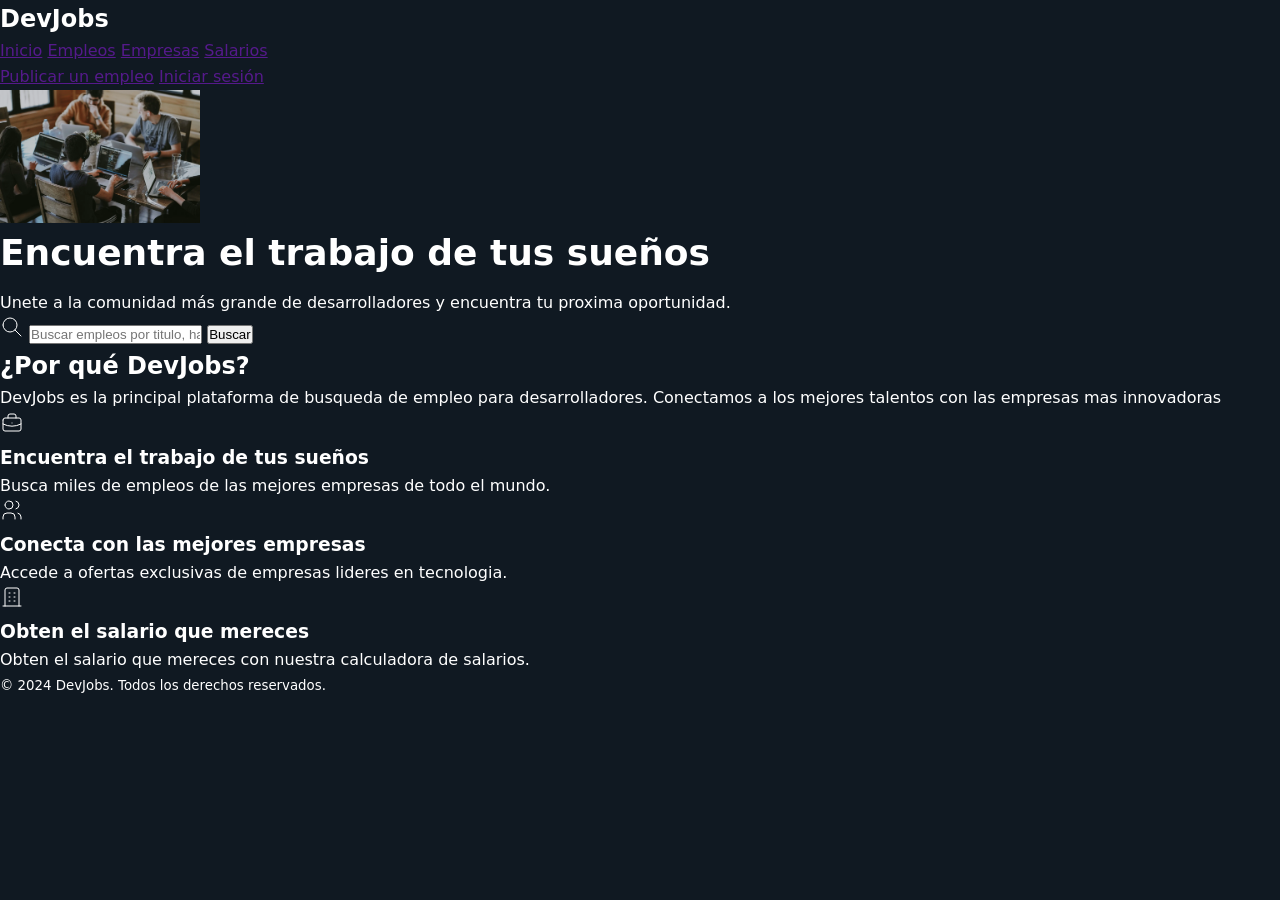
==== 00-html-css/index.html @ f16dbca4 "Primer commit" ====
<!doctype html>
<html lang="es">
    <head>
        <title>DevJobs - Inicio</title>
        <meta charset="UTF-8" />
        <meta
            name="description"
            content="Encuentra las mejores ofertas de trabajo para desarrolladores en DevJobs"
        />
        <link rel="stylesheet" href="./styles.css" />
    </head>

    <body>
        <header>
            <h2>DevJobs</h2>

            <nav>
                <a href="">Inicio</a>
                <a href="">Empleos</a>
                <a href="">Empresas</a>
                <a href="">Salarios</a>
            </nav>

            <div>
                <a href="">Publicar un empleo</a>
                <a href="">Iniciar sesión</a>
            </div>
        </header>

        <main>
            <section>
                <img src="./background.webp" width="200" />

                <h1>Encuentra el trabajo de tus sueños</h1>

                <p>
                    Unete a la comunidad más grande de desarrolladores y
                    encuentra tu proxima oportunidad.
                </p>

                <form role="search">
                    <svg
                        xmlns="http://www.w3.org/2000/svg"
                        width="24"
                        height="24"
                        viewBox="0 0 24 24"
                        fill="none"
                        stroke="currentColor"
                        stroke-width="1"
                        stroke-linecap="round"
                        stroke-linejoin="round"
                        class="icon icon-tabler icons-tabler-outline icon-tabler-search"
                    >
                        <path stroke="none" d="M0 0h24v24H0z" fill="none" />
                        <path d="M3 10a7 7 0 1 0 14 0a7 7 0 1 0 -14 0" />
                        <path d="M21 21l-6 -6" />
                    </svg>
                    <input
                        type="text"
                        placeholder="Buscar empleos por titulo, habilidad o empresa"
                    />

                    <button type="submit">Buscar</button>
                </form>
            </section>

            <section>
                <header>
                    <h2>¿Por qué DevJobs?</h2>
                    <p>
                        DevJobs es la principal plataforma de busqueda de empleo
                        para desarrolladores. Conectamos a los mejores talentos
                        con las empresas mas innovadoras
                    </p>
                </header>
                <footer>
                    <article>
                        <svg
                            xmlns="http://www.w3.org/2000/svg"
                            width="24"
                            height="24"
                            viewBox="0 0 24 24"
                            fill="none"
                            stroke="currentColor"
                            stroke-width="1"
                            stroke-linecap="round"
                            stroke-linejoin="round"
                            class="icon icon-tabler icons-tabler-outline icon-tabler-briefcase"
                        >
                            <path stroke="none" d="M0 0h24v24H0z" fill="none" />
                            <path
                                d="M3 9a2 2 0 0 1 2 -2h14a2 2 0 0 1 2 2v9a2 2 0 0 1 -2 2h-14a2 2 0 0 1 -2 -2l0 -9"
                            />
                            <path
                                d="M8 7v-2a2 2 0 0 1 2 -2h4a2 2 0 0 1 2 2v2"
                            />
                            <path d="M12 12l0 .01" />
                            <path d="M3 13a20 20 0 0 0 18 0" />
                        </svg>
                        <h3>Encuentra el trabajo de tus sueños</h3>
                        <p>
                            Busca miles de empleos de las mejores empresas de
                            todo el mundo.
                        </p>
                    </article>
                    <article>
                        <svg
                            xmlns="http://www.w3.org/2000/svg"
                            width="24"
                            height="24"
                            viewBox="0 0 24 24"
                            fill="none"
                            stroke="currentColor"
                            stroke-width="1"
                            stroke-linecap="round"
                            stroke-linejoin="round"
                            class="icon icon-tabler icons-tabler-outline icon-tabler-users"
                        >
                            <path stroke="none" d="M0 0h24v24H0z" fill="none" />
                            <path d="M5 7a4 4 0 1 0 8 0a4 4 0 1 0 -8 0" />
                            <path
                                d="M3 21v-2a4 4 0 0 1 4 -4h4a4 4 0 0 1 4 4v2"
                            />
                            <path d="M16 3.13a4 4 0 0 1 0 7.75" />
                            <path d="M21 21v-2a4 4 0 0 0 -3 -3.85" />
                        </svg>
                        <h3>Conecta con las mejores empresas</h3>
                        <p>
                            Accede a ofertas exclusivas de empresas lideres en
                            tecnologia.
                        </p>
                    </article>
                    <article>
                        <svg
                            xmlns="http://www.w3.org/2000/svg"
                            width="24"
                            height="24"
                            viewBox="0 0 24 24"
                            fill="none"
                            stroke="currentColor"
                            stroke-width="1"
                            stroke-linecap="round"
                            stroke-linejoin="round"
                            class="icon icon-tabler icons-tabler-outline icon-tabler-building"
                        >
                            <path stroke="none" d="M0 0h24v24H0z" fill="none" />
                            <path d="M3 21l18 0" />
                            <path d="M9 8l1 0" />
                            <path d="M9 12l1 0" />
                            <path d="M9 16l1 0" />
                            <path d="M14 8l1 0" />
                            <path d="M14 12l1 0" />
                            <path d="M14 16l1 0" />
                            <path
                                d="M5 21v-16a2 2 0 0 1 2 -2h10a2 2 0 0 1 2 2v16"
                            />
                        </svg>
                        <h3>Obten el salario que mereces</h3>
                        <p>
                            Obten el salario que mereces con nuestra calculadora
                            de salarios.
                        </p>
                    </article>
                </footer>
            </section>
        </main>
        <footer>
            <small>&copy; 2024 DevJobs. Todos los derechos reservados.</small>
        </footer>
    </body>
</html>
---- 00-html-css/styles.css ----
* {
    margin: 0;
    padding: 0;
    box-sizing: border-box;
}

:root {
    --primary: #1173d4;
    --primary-dark: #0a3d66;
    --primary-hover: #0d5ba8;
    --primary-light: #09f;
    --background: #101922;
    --text-primary: #ffffff;
    --text-secondary: #cbd5e1;
    --text-muted: #94a3b8;
    --border: rgba(255, 255, 255, 0.1);
    --card-bg: #1e293b;
    --shadow: rgba(0, 0, 0, 0.3);
    --input-bg: #1e293b;
    --hsla-example: hsla(210, 100%, 56%, 1);
}

@font-face {
    font-family: "Inter Variable";
    font-style: normal;
    font-display: swap;
    font-weight: 100 900;
    src: url(https://cdn.jsdelivr.net/fontsource/fonts/inter:vf@latest/latin-wght-normal.woff2)
        format("woff2-variations");
    unicode-range:
        U+0000-00FF, U+0131, U+0152-0153, U+02BB-02BC, U+02C6, U+02DA, U+02DC,
        U+0304, U+0308, U+0329, U+2000-206F, U+20AC, U+2122, U+2191, U+2193,
        U+2212, U+2215, U+FEFF, U+FFFD;
}

body {
    font-family: system-ui;
    background-color: var(--background);
    color: var(--text-primary);
    min-height: 100vh;
    display: flex;
    flex-direction: column;
    line-height: 1.6;
}

h1 {
    font-size: 2.25rem;
    font-weight: 900;
    margin-bottom: 1rem;
    line-height: 1.2;
    text-wrap: balance;
}
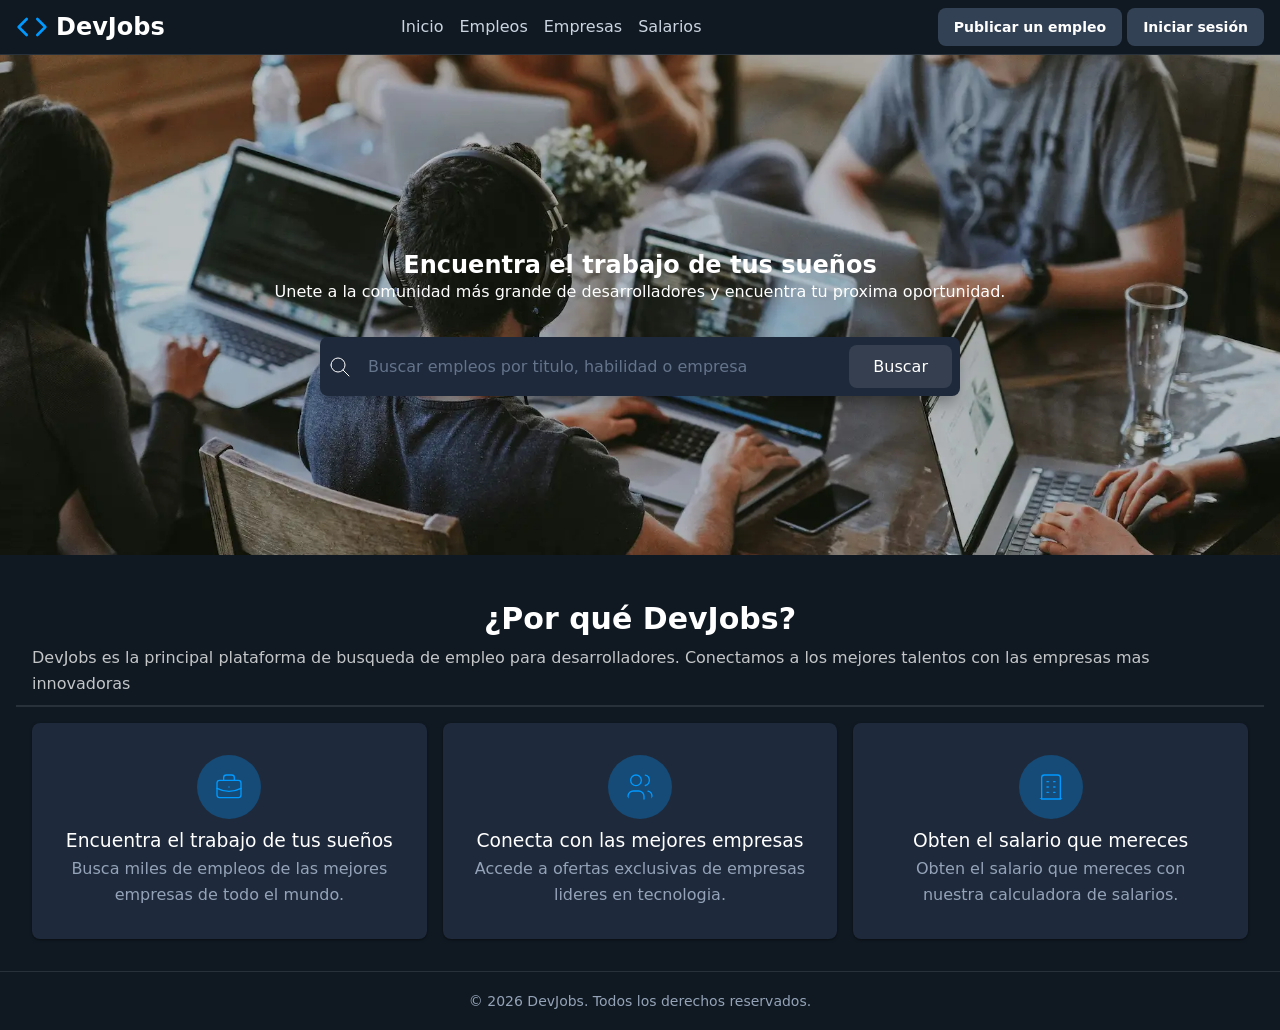
==== commit 1918c6a9: "finalizado css y html de la pagina de inicio y empleos" ====
--- a/00-html-css/index.html
+++ b/00-html-css/index.html
@@ -12,11 +12,25 @@
 
     <body>
         <header>
-            <h2>DevJobs</h2>
+            <h1>
+                <svg
+                    fill="none"
+                    stroke="currentColor"
+                    stroke-linecap="round"
+                    stroke-linejoin="round"
+                    stroke-width="2"
+                    viewBox="0 0 24 24"
+                    xmlns="http://www.w3.org/2000/svg"
+                >
+                    <polyline points="16 18 22 12 16 6"></polyline>
+                    <polyline points="8 6 2 12 8 18"></polyline>
+                </svg>
+                DevJobs
+            </h1>
 
             <nav>
-                <a href="">Inicio</a>
-                <a href="">Empleos</a>
+                <a href="index.html">Inicio</a>
+                <a href="empleos.html">Empleos</a>
                 <a href="">Empresas</a>
                 <a href="">Salarios</a>
             </nav>
@@ -39,28 +53,30 @@
                 </p>
 
                 <form role="search">
-                    <svg
-                        xmlns="http://www.w3.org/2000/svg"
-                        width="24"
-                        height="24"
-                        viewBox="0 0 24 24"
-                        fill="none"
-                        stroke="currentColor"
-                        stroke-width="1"
-                        stroke-linecap="round"
-                        stroke-linejoin="round"
-                        class="icon icon-tabler icons-tabler-outline icon-tabler-search"
-                    >
-                        <path stroke="none" d="M0 0h24v24H0z" fill="none" />
-                        <path d="M3 10a7 7 0 1 0 14 0a7 7 0 1 0 -14 0" />
-                        <path d="M21 21l-6 -6" />
-                    </svg>
-                    <input
-                        type="text"
-                        placeholder="Buscar empleos por titulo, habilidad o empresa"
-                    />
+                    <div>
+                        <svg
+                            xmlns="http://www.w3.org/2000/svg"
+                            width="24"
+                            height="24"
+                            viewBox="0 0 24 24"
+                            fill="none"
+                            stroke="currentColor"
+                            stroke-width="1"
+                            stroke-linecap="round"
+                            stroke-linejoin="round"
+                            class="icon icon-tabler icons-tabler-outline icon-tabler-search"
+                        >
+                            <path stroke="none" d="M0 0h24v24H0z" fill="none" />
+                            <path d="M3 10a7 7 0 1 0 14 0a7 7 0 1 0 -14 0" />
+                            <path d="M21 21l-6 -6" />
+                        </svg>
+                        <input
+                            type="text"
+                            placeholder="Buscar empleos por titulo, habilidad o empresa"
+                        />
 
-                    <button type="submit">Buscar</button>
+                        <button type="submit">Buscar</button>
+                    </div>
                 </form>
             </section>
 
@@ -165,7 +181,7 @@
             </section>
         </main>
         <footer>
-            <small>&copy; 2024 DevJobs. Todos los derechos reservados.</small>
+            <small>&copy; 2026 DevJobs. Todos los derechos reservados.</small>
         </footer>
     </body>
 </html>
--- a/00-html-css/styles.css
+++ b/00-html-css/styles.css
@@ -44,9 +44,351 @@
 }
 
 h1 {
-    font-size: 2.25rem;
-    font-weight: 900;
-    margin-bottom: 1rem;
+    font-size: 1.5rem;
     line-height: 1.2;
     text-wrap: balance;
-}
+    display: flex;
+    align-items: center;
+    gap: 0.5rem;
+
+    svg {
+        width: 2rem;
+        height: 2rem;
+        color: var(--primary-light);
+    }
+}
+
+h1 + p {
+    text-wrap: balance;
+    margin-bottom: 2rem;
+}
+
+header {
+    border-bottom: 1px solid var(--border);
+    background-color: var(--background);
+    padding: 0.5rem 1rem;
+    display: flex;
+    align-items: center;
+    justify-content: space-between;
+    gap: 2rem;
+
+    h2 {
+        font-size: 1.25rem;
+        font-weight: 700;
+        color: var(--text-primary);
+    }
+}
+
+nav {
+    align-items: center;
+    gap: 1rem;
+    display: flex;
+
+    a {
+        text-decoration: none;
+        color: var(--text-secondary);
+        transition: color 0.2s;
+        font-weight: 500;
+
+        &:hover,
+        &:focus {
+            color: var(--primary);
+            outline: none;
+        }
+    }
+}
+
+header div a {
+    padding: 0.5rem 1rem;
+    border-radius: 0.5rem;
+    background-color: #334155;
+    color: var(--text-primary);
+    display: inline-block;
+    font-size: 0.875rem;
+    font-weight: 700;
+    text-decoration: none;
+}
+
+main > section:nth-child(1) {
+    height: 500px;
+    text-align: center;
+    display: flex;
+    flex-direction: column;
+    justify-content: center;
+    align-items: center;
+
+    h1 {
+        padding-top: 36px;
+    }
+
+    & > img {
+        position: absolute;
+        width: 100%;
+        height: 100%;
+        object-fit: cover;
+        z-index: -1;
+        left: 0;
+        right: 0;
+        mask-image: linear-gradient(
+            to bottom,
+            rgba(16, 25, 34, 1),
+            5%,
+            rgba(16, 25, 34, 0),
+            80%
+        );
+    }
+}
+
+form {
+    max-width: 42rem;
+    width: 100%;
+    margin: 0 auto;
+    padding-inline: 1rem;
+}
+
+form > div {
+    display: flex;
+    align-items: center;
+    background-color: var(--input-bg);
+    border-radius: 0.5rem;
+    box-shadow: 0 10px 15px -3px var(--shadow);
+    padding: 0.5rem;
+    gap: 0.5rem;
+}
+
+form span {
+    padding-left: 0.75rem;
+    color: var(--text-muted);
+    display: flex;
+    align-items: center;
+    flex-shrink: 0;
+}
+
+form input[type="text"] {
+    flex: 1;
+    background: transparent;
+    border: none;
+    outline: none;
+    color: var(--text-primary);
+    padding: 0.75rem 0.5rem;
+    font-size: 1rem;
+    font-family: inherit;
+}
+
+form input[type="text"]::placeholder {
+    color: #64748b;
+}
+
+button {
+    padding: 0.75rem 1.5rem;
+    border-radius: 0.5rem;
+    background-color: var(--border);
+    color: white;
+    font-weight: 400;
+    border: none;
+    cursor: pointer;
+    transition: all 0.2s;
+    font-family: inherit;
+    font-size: 1rem;
+    white-space: nowrap;
+
+    &:hover,
+    &:focus {
+        background-color: var(--primary-hover);
+        outline: 2px solid white;
+        outline-offset: 2px;
+    }
+
+    &:active {
+        transform: scale(0.9);
+    }
+
+    &:disabled {
+        opacity: 0.5;
+        pointer-events: none;
+    }
+}
+
+main > section:nth-child(2) {
+    padding-inline: 1rem;
+    background-color: var(--background);
+    padding-top: 2rem;
+
+    & > header {
+        gap: 2px;
+        flex-direction: column;
+
+        h2 {
+            margin-bottom: 0;
+        }
+
+        p {
+            opacity: 0.75;
+        }
+    }
+
+    & > div {
+        max-width: 1280px;
+        margin: 0 auto;
+    }
+}
+
+main > section:nth-child(2) h2 {
+    font-size: 1.875rem;
+    font-weight: 700;
+    color: var(--text-primary);
+    margin-bottom: 1rem;
+}
+
+main > section:nth-child(2) > div > div:first-child > p {
+    font-size: 1.125rem;
+    color: var(--text-muted);
+    max-width: 42rem;
+    margin: 0 auto;
+}
+
+main > section:nth-child(2) footer {
+    display: grid;
+    grid-template-columns: repeat(auto-fit, minmax(280px, 1fr));
+    gap: 16px;
+}
+
+footer {
+    background-color: var(--background);
+    border-top: 1px solid var(--border);
+    text-align: center;
+    padding: 16px;
+
+    small {
+        color: var(--text-muted);
+        font-size: 0.875rem;
+    }
+}
+
+article {
+    background-color: var(--card-bg);
+    padding: 2rem;
+    margin-bottom: 16px;
+    border-radius: 0.5rem;
+    box-shadow: 0px 1px 3px 0px rgba(0, 0, 0, 0.5);
+
+    svg {
+        color: var(--primary-light);
+        background: rgba(0, 153, 255, 0.3);
+        width: 64px;
+        height: 64px;
+        border-radius: 100%;
+        padding: 16px;
+    }
+
+    p {
+        color: var(--text-muted);
+    }
+
+    h3 {
+        font-weight: 500;
+    }
+}
+
+.jobs-search {
+    margin: 0;
+    padding: 0;
+    height: auto !important;
+
+    h1 {
+        font-size: 2.5rem;
+        margin-bottom: 0.25rem;
+    }
+
+    p {
+        font-size: 1.125rem;
+        color: var(--text-muted);
+        margin-bottom: 1.5rem;
+    }
+
+    .search-bar {
+        background: var(--input-bg);
+        padding: 0.25rem 0.5rem;
+    }
+
+    .search-filters {
+        display: flex;
+        flex-wrap: wrap;
+        margin-top: 0.5rem;
+    }
+
+    form {
+        width: 100%;
+        max-width: 1280px;
+    }
+
+    form div {
+        background: none;
+        box-shadow: none;
+        padding: 0;
+    }
+}
+
+.jobs-listings {
+    border: 1px solid rgba(255, 255, 255, 0.3);
+    border-radius: 1rem;
+
+    article {
+        background: none;
+        box-shadow: none;
+        border-radius: 0;
+        border-bottom: 1px solid rgba(255, 255, 255, 0.3);
+        margin: 0;
+
+        display: flex;
+        align-items: start;
+        gap: 1rem;
+
+        small {
+            font-size: 0.875rem;
+            opacity: 0.75;
+        }
+
+        p {
+            margin-top: 0.5rem;
+        }
+
+        &:last-child {
+            border-bottom: none;
+        }
+    }
+}
+
+.pagination {
+    display: flex;
+    justify-content: center;
+    gap: 0.5rem;
+    margin-block: 2rem;
+
+    a {
+        display: flex;
+        align-items: center;
+        justify-content: center;
+        width: 2.5rem;
+        height: 2.5rem;
+        text-decoration: none;
+        color: var(--text-muted);
+        border-radius: 0.375rem;
+        transition: all 0.3s;
+
+        &:hover,
+        &:focus {
+            background-color: #fff;
+        }
+
+        &:active {
+            transform: scale(0.9);
+        }
+
+        &.is-active {
+            background-color: var(--primary-light);
+            color: white;
+            pointer-events: none;
+        }
+    }
+}
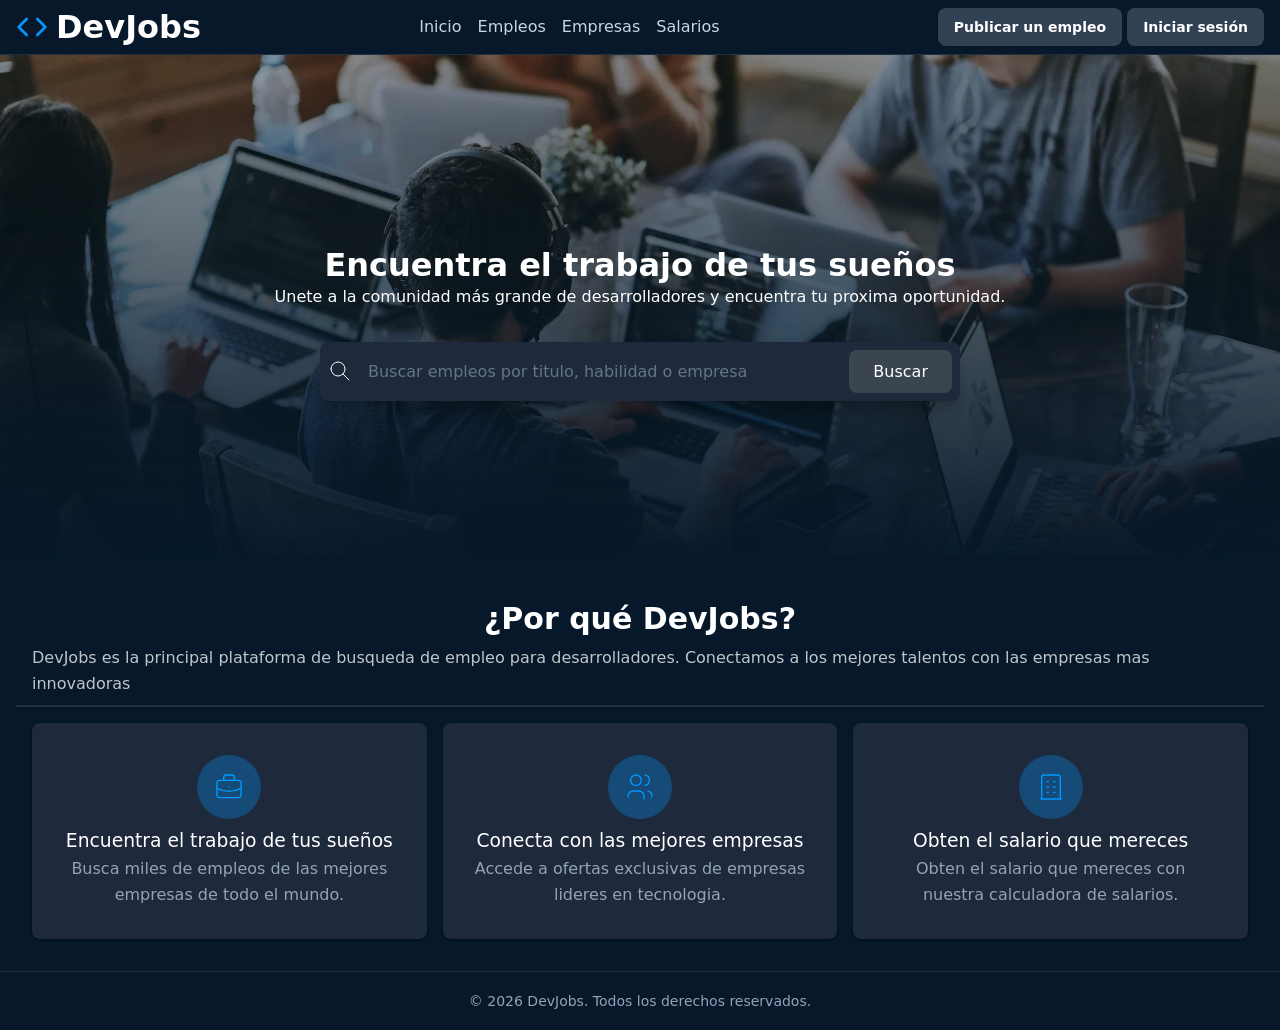
==== commit d2c6048a: "reformateo de estilos para diferentes carpetas" ====
--- a/00-html-css/index.html
+++ b/00-html-css/index.html
@@ -30,7 +30,7 @@
 
             <nav>
                 <a href="index.html">Inicio</a>
-                <a href="empleos.html">Empleos</a>
+                <a href="../01-javascript/empleos.html">Empleos</a>
                 <a href="">Empresas</a>
                 <a href="">Salarios</a>
             </nav>
--- a/00-html-css/styles.css
+++ b/00-html-css/styles.css
@@ -5,11 +5,11 @@
 }
 
 :root {
-    --primary: #1173d4;
+    --primary: #3b4550;
     --primary-dark: #0a3d66;
     --primary-hover: #0d5ba8;
     --primary-light: #09f;
-    --background: #101922;
+    --background: #06182a;
     --text-primary: #ffffff;
     --text-secondary: #cbd5e1;
     --text-muted: #94a3b8;
@@ -44,7 +44,7 @@
 }
 
 h1 {
-    font-size: 1.5rem;
+    font-size: 2rem;
     line-height: 1.2;
     text-wrap: balance;
     display: flex;
@@ -65,7 +65,7 @@
 
 header {
     border-bottom: 1px solid var(--border);
-    background-color: var(--background);
+    background: var(--background);
     padding: 0.5rem 1rem;
     display: flex;
     align-items: center;
@@ -131,10 +131,8 @@
         right: 0;
         mask-image: linear-gradient(
             to bottom,
-            rgba(16, 25, 34, 1),
-            5%,
-            rgba(16, 25, 34, 0),
-            80%
+            rgba(16, 25, 34, 1) 5%,
+            rgba(16, 25, 34, 0) 80%
         );
     }
 }
@@ -182,7 +180,7 @@
 button {
     padding: 0.75rem 1.5rem;
     border-radius: 0.5rem;
-    background-color: var(--border);
+    background-color: var(--primary);
     color: white;
     font-weight: 400;
     border: none;
@@ -289,106 +287,3 @@
         font-weight: 500;
     }
 }
-
-.jobs-search {
-    margin: 0;
-    padding: 0;
-    height: auto !important;
-
-    h1 {
-        font-size: 2.5rem;
-        margin-bottom: 0.25rem;
-    }
-
-    p {
-        font-size: 1.125rem;
-        color: var(--text-muted);
-        margin-bottom: 1.5rem;
-    }
-
-    .search-bar {
-        background: var(--input-bg);
-        padding: 0.25rem 0.5rem;
-    }
-
-    .search-filters {
-        display: flex;
-        flex-wrap: wrap;
-        margin-top: 0.5rem;
-    }
-
-    form {
-        width: 100%;
-        max-width: 1280px;
-    }
-
-    form div {
-        background: none;
-        box-shadow: none;
-        padding: 0;
-    }
-}
-
-.jobs-listings {
-    border: 1px solid rgba(255, 255, 255, 0.3);
-    border-radius: 1rem;
-
-    article {
-        background: none;
-        box-shadow: none;
-        border-radius: 0;
-        border-bottom: 1px solid rgba(255, 255, 255, 0.3);
-        margin: 0;
-
-        display: flex;
-        align-items: start;
-        gap: 1rem;
-
-        small {
-            font-size: 0.875rem;
-            opacity: 0.75;
-        }
-
-        p {
-            margin-top: 0.5rem;
-        }
-
-        &:last-child {
-            border-bottom: none;
-        }
-    }
-}
-
-.pagination {
-    display: flex;
-    justify-content: center;
-    gap: 0.5rem;
-    margin-block: 2rem;
-
-    a {
-        display: flex;
-        align-items: center;
-        justify-content: center;
-        width: 2.5rem;
-        height: 2.5rem;
-        text-decoration: none;
-        color: var(--text-muted);
-        border-radius: 0.375rem;
-        transition: all 0.3s;
-
-        &:hover,
-        &:focus {
-            background-color: #fff;
-        }
-
-        &:active {
-            transform: scale(0.9);
-        }
-
-        &.is-active {
-            background-color: var(--primary-light);
-            color: white;
-            pointer-events: none;
-        }
-    }
-}
